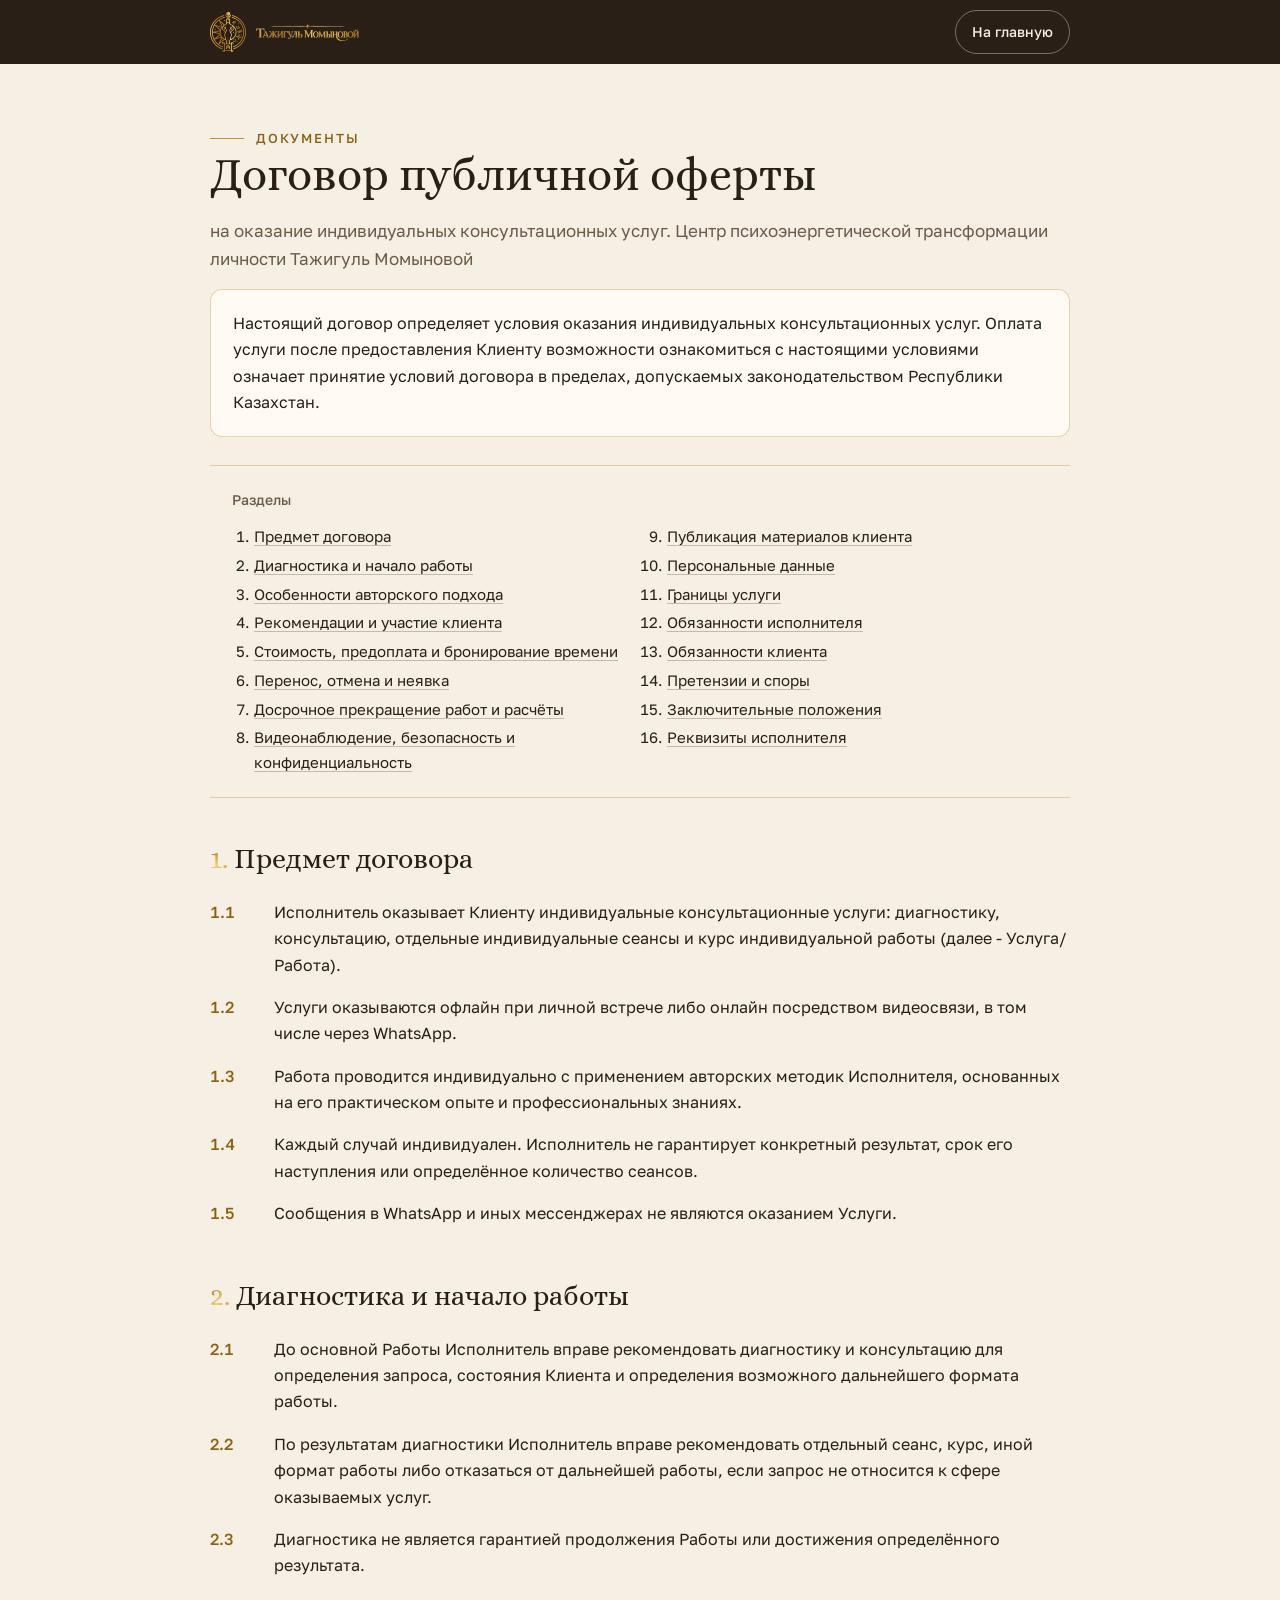
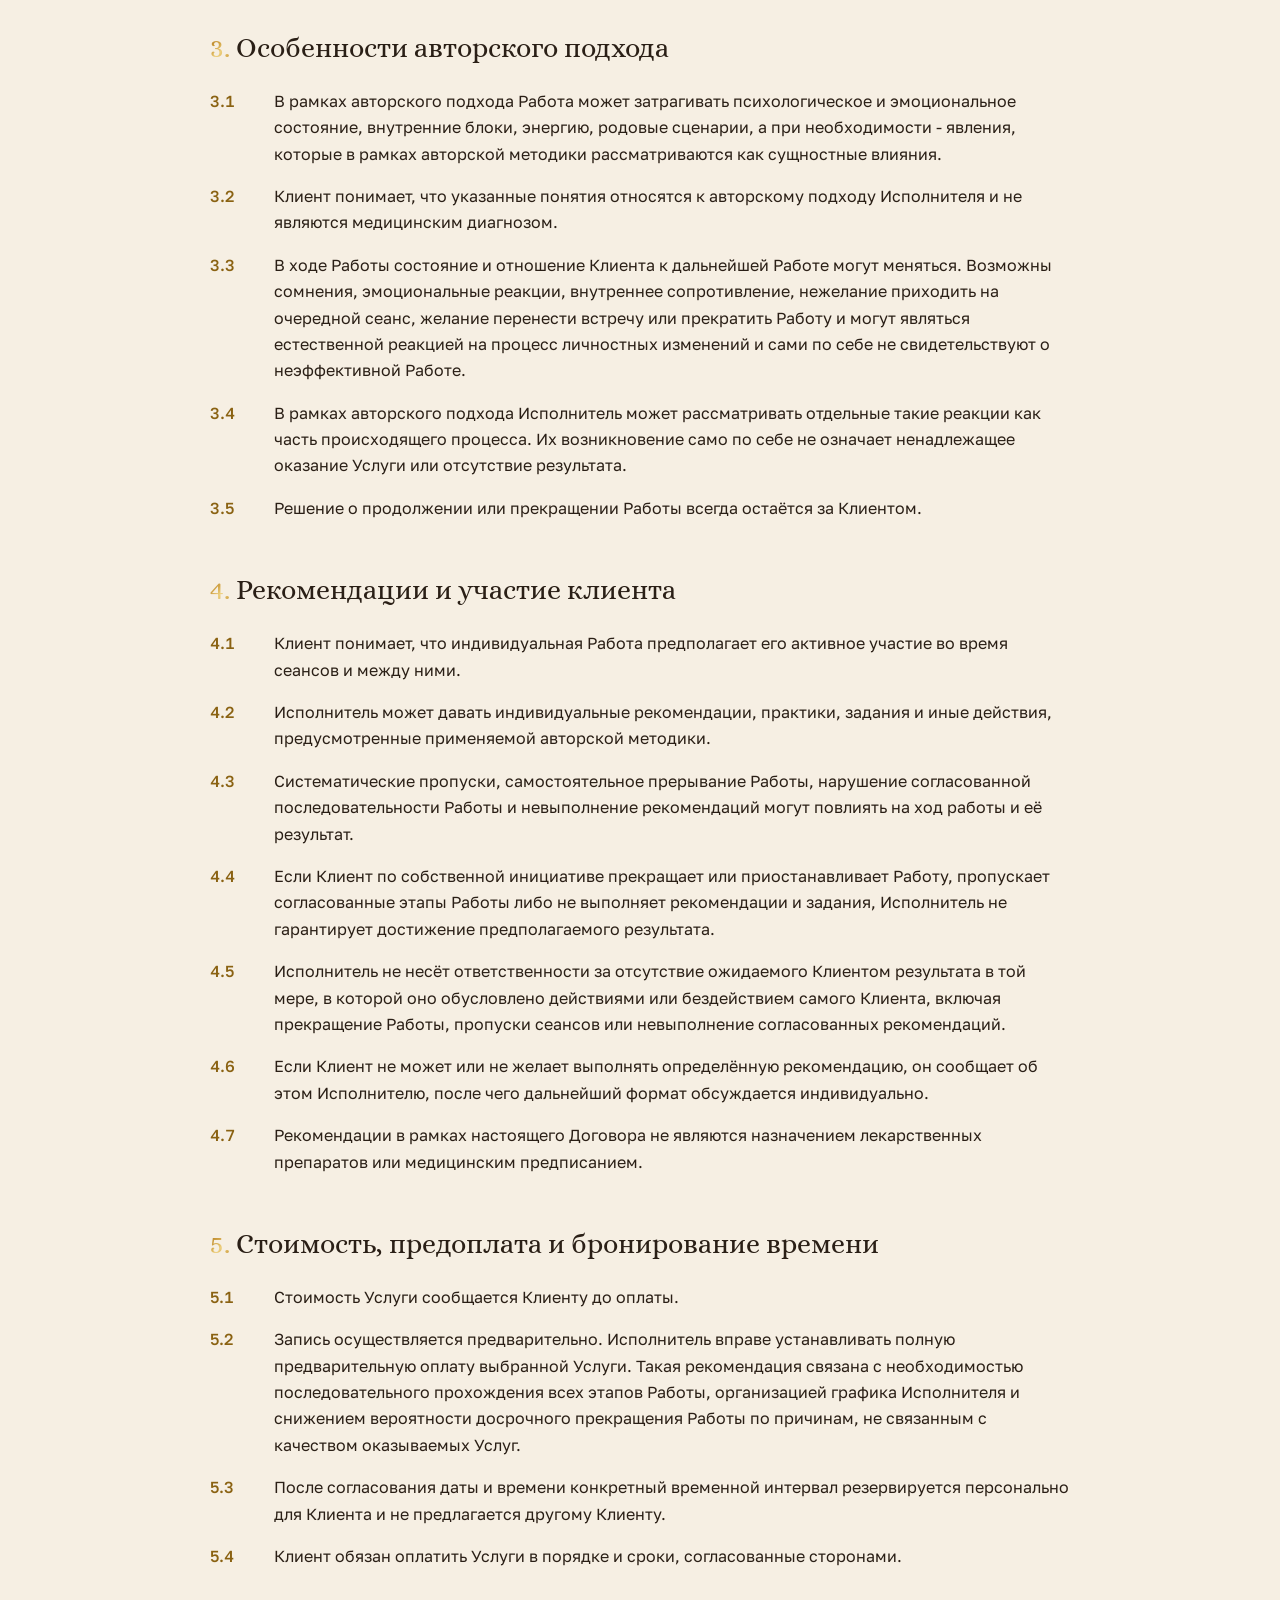
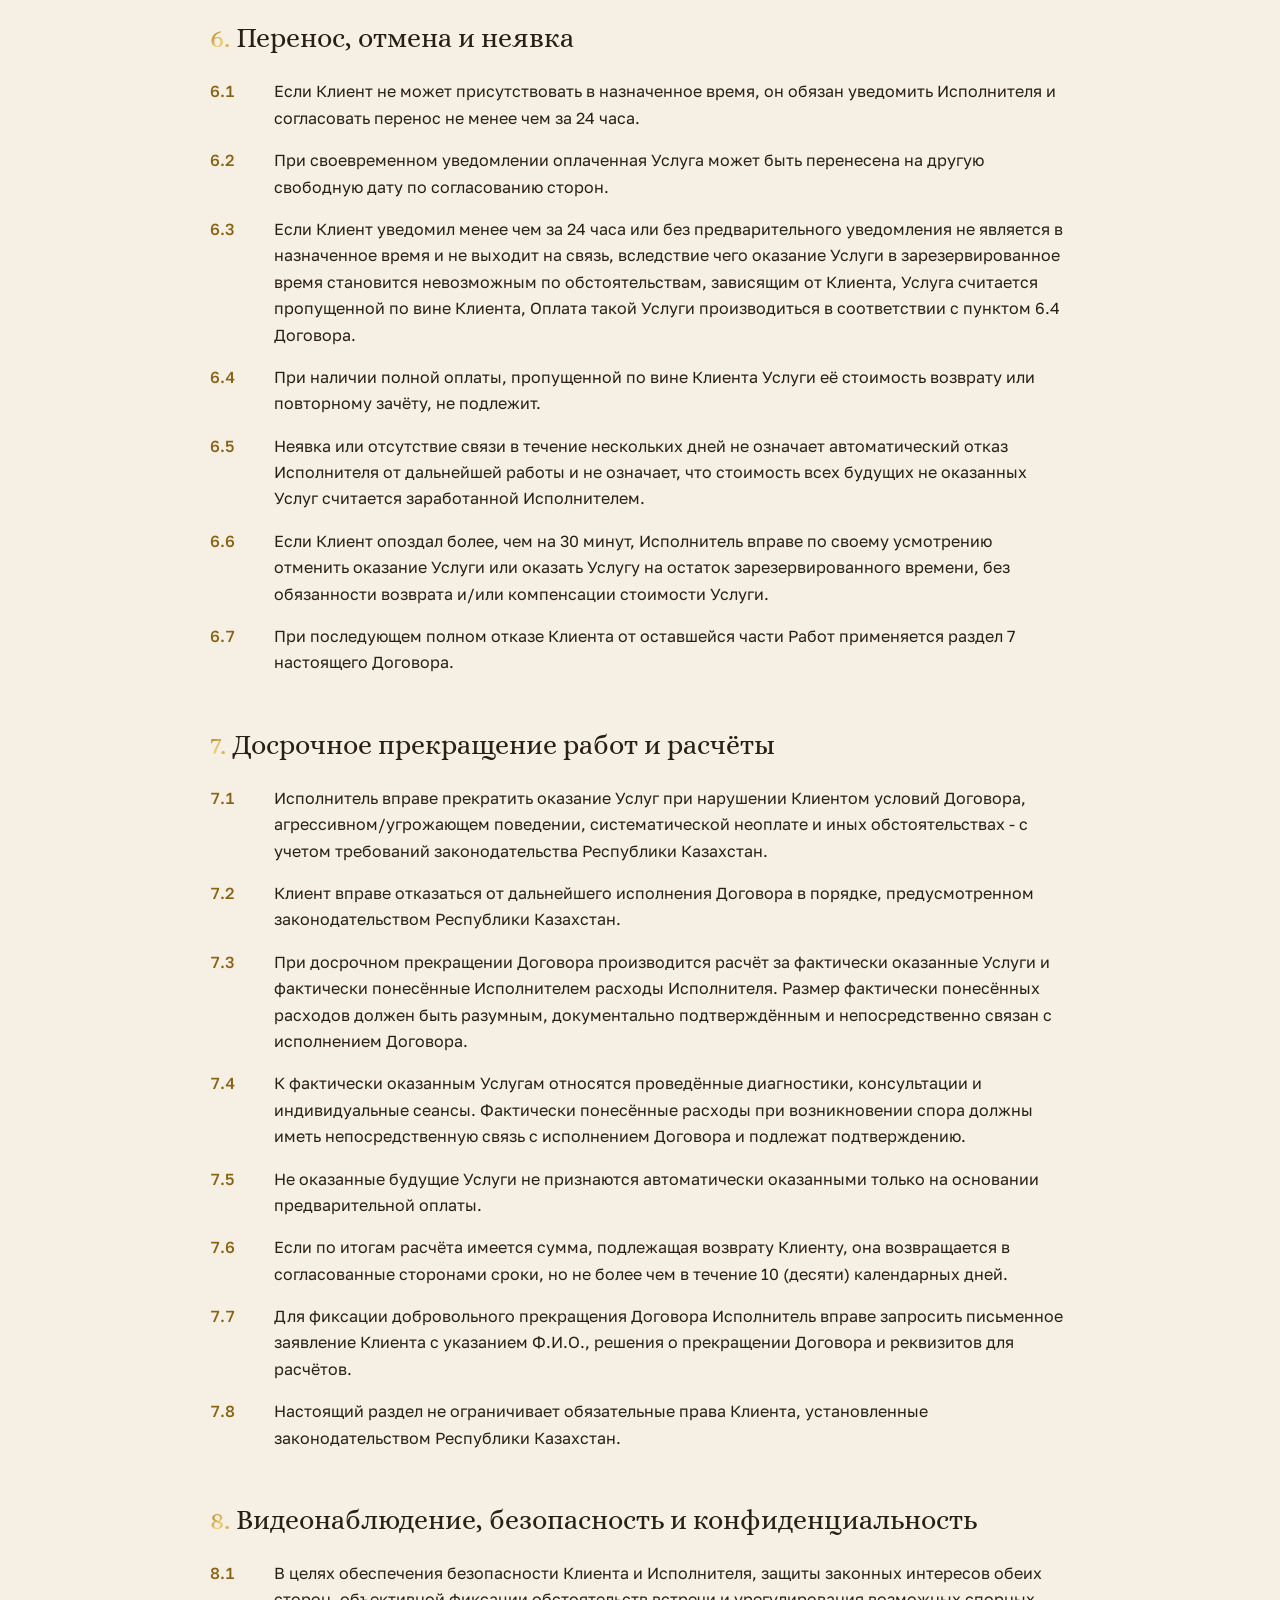
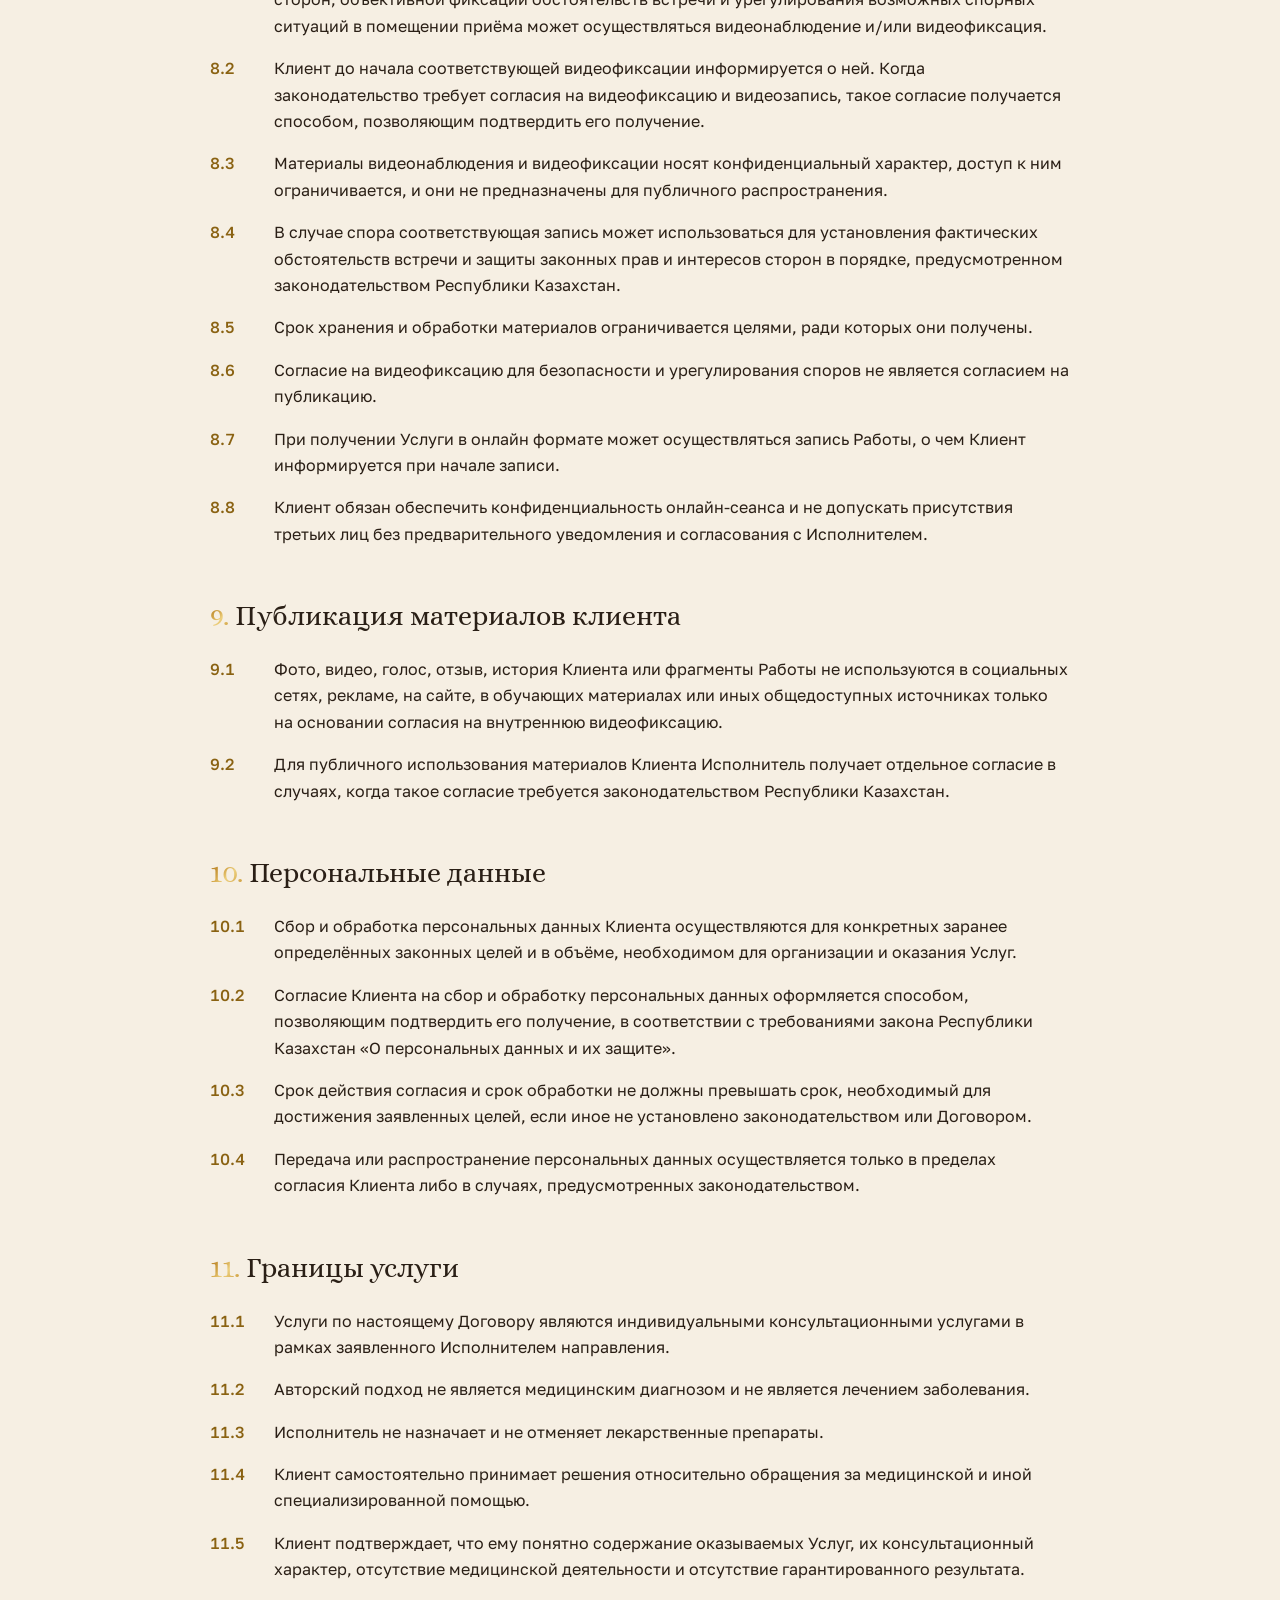
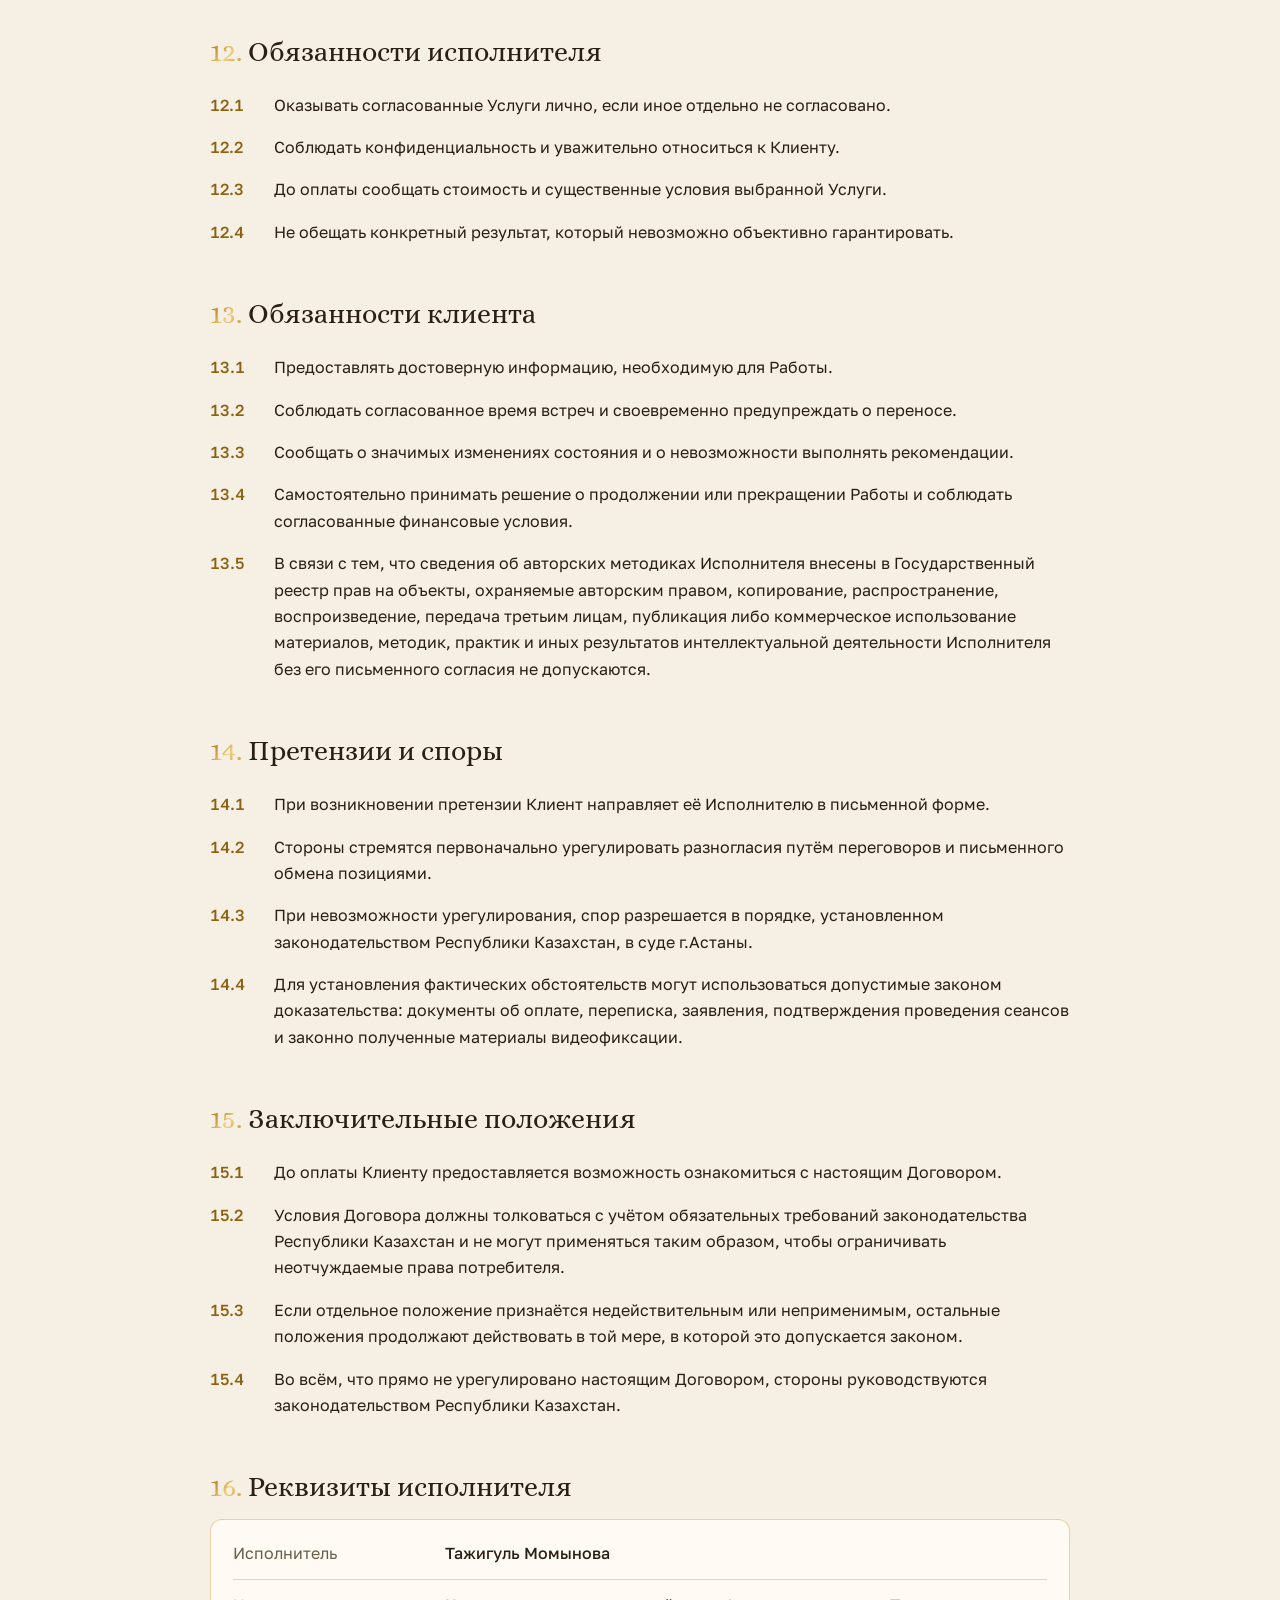
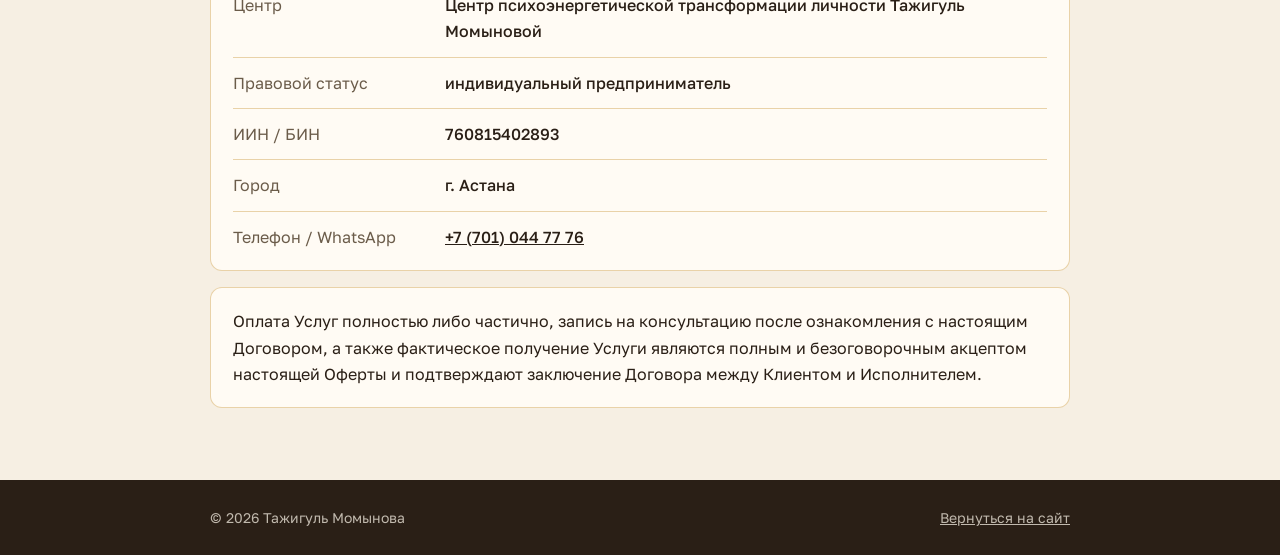
==== oferta/index.html @ f8935aa4 "Пакеты услуг карточками с ценой в тенге и чипами $ и ₽, страница договора публичной оферты" ====
<!DOCTYPE html>
<html lang="ru">
<head>
<meta charset="utf-8">
<meta name="viewport" content="width=device-width, initial-scale=1, viewport-fit=cover">
<meta name="format-detection" content="telephone=no">
<title>Договор публичной оферты - Тажигуль Момынова</title>
<meta name="description" content="Договор публичной оферты на оказание индивидуальных консультационных услуг. Центр психоэнергетической трансформации личности Тажигуль Момыновой, Астана.">
<link rel="canonical" href="https://songokura.github.io/tazhigulmomynova/oferta/">
<meta name="theme-color" content="#2A1F16">
<link rel="icon" href="../favicon.ico" sizes="any">
<link rel="icon" href="../assets/favicon-32.png" type="image/png" sizes="32x32">
<link rel="apple-touch-icon" href="../assets/apple-touch-icon.png">
<link rel="preconnect" href="https://fonts.googleapis.com">
<link rel="preconnect" href="https://fonts.gstatic.com" crossorigin>
<link href="https://fonts.googleapis.com/css2?family=Alice&family=Golos+Text:wght@400;500;600&display=swap" rel="stylesheet">
<style>
:root{--coffee:#2A1F16;--coffee-3:#1E1610;--ivory:#F6EFE3;--white:#FFFBF4;--ink:#2A1F16;--muted:#6B5C4A;--gold:#C48F2C;--gold-ink:#8A6212;--line-gold:rgba(196,143,44,.38);--metal:linear-gradient(135deg,#A36509 0%,#D4A84B 42%,#EDD07F 58%,#C48F2C 100%)}
*{box-sizing:border-box}
html{scroll-behavior:smooth;-webkit-text-size-adjust:100%}
@media (prefers-reduced-motion:reduce){html{scroll-behavior:auto}}
body{margin:0;background:var(--ivory);color:var(--ink);font:400 16px/1.65 "Golos Text","Segoe UI",sans-serif;-webkit-font-smoothing:antialiased}
a{color:inherit}
:focus-visible{outline:2px solid var(--gold);outline-offset:3px}
.wrap{width:min(100% - 32px,860px);margin-inline:auto}
.hdr{background:var(--coffee);color:var(--ivory);position:sticky;top:0;z-index:5}
.hdr-in{display:flex;align-items:center;justify-content:space-between;gap:16px;min-height:64px}
.brand{display:flex;align-items:center;gap:10px}
.brand img{height:40px;width:auto}
.brand .nm{height:18px}
.back{font-size:14px;font-weight:500;text-decoration:none;border:1px solid rgba(246,239,227,.38);border-radius:999px;padding:9px 16px;white-space:nowrap;flex-shrink:0}
.back:hover{border-color:var(--gold)}
main{padding:48px 0 72px}
.kick{display:flex;align-items:center;gap:12px;font-size:13px;letter-spacing:.14em;text-transform:uppercase;color:var(--gold-ink);font-weight:500;margin:0 0 14px}
.kick::before{content:"";width:34px;height:1px;background:var(--gold)}
h1{font:400 clamp(30px,5vw,46px)/1.12 Alice,Georgia,serif;margin:0}
.sub{margin:14px 0 0;color:var(--muted);font-size:17px}
.lead{margin:28px 0 0;padding:20px 22px;background:var(--white);border:1px solid var(--line-gold);border-radius:12px}
.toc{margin:28px 0 0;padding:20px 22px;border-top:1px solid var(--line-gold);border-bottom:1px solid var(--line-gold)}
.toc b{font-weight:500;font-size:14px;color:var(--muted)}
.toc ol{margin:10px 0 0;padding-left:22px;columns:2;column-gap:32px;font-size:15px}
.toc li{break-inside:avoid;padding:2px 0}
.toc a{text-decoration:none;border-bottom:1px solid rgba(42,31,22,.25)}
h2{font:400 clamp(22px,3vw,28px)/1.25 Alice,Georgia,serif;margin:44px 0 14px;scroll-margin-top:84px}
h2 span{background:var(--metal);-webkit-background-clip:text;background-clip:text;color:transparent}
dl{margin:0}
.of-pts div{display:grid;grid-template-columns:52px minmax(0,1fr);gap:12px;padding:8px 0}
.of-pts dt{color:var(--gold-ink);font-weight:500;font-variant-numeric:tabular-nums}
.of-pts dd{margin:0}
.of-req{background:var(--white);border:1px solid var(--line-gold);border-radius:12px;padding:8px 22px}
.of-req div{display:grid;grid-template-columns:minmax(0,200px) minmax(0,1fr);gap:12px;padding:12px 0;border-bottom:1px solid var(--line-gold)}
.of-req div:last-child{border-bottom:0}
.of-req dt{color:var(--muted)}
.of-req dd{margin:0;font-weight:500}
main > .wrap > p{margin:16px 0 0}
.foot{background:var(--coffee);color:rgba(246,239,227,.74);font-size:14px;padding:26px 0}
.foot .wrap{display:flex;flex-wrap:wrap;justify-content:space-between;gap:10px}
@media (max-width:640px){.toc ol{columns:1}.of-req div{grid-template-columns:1fr;gap:2px}.brand .nm{display:none}main{padding-top:36px}}
@media print{.hdr,.toc,.foot{display:none}body{background:#fff}}
</style>
  <script src="https://lead-bot.sultan-askarov-kz.workers.dev/t.js" data-site="tazhigulmomynova" defer></script>
</head>
<body>
<header class="hdr">
  <div class="wrap hdr-in">
    <a class="brand" href="../" aria-label="Тажигуль Момынова - на главную"><img src="../assets/logo-emblem.webp" alt="" width="570" height="630"><img class="nm" src="../assets/logo-name.webp" alt="Тажигуль Момынова" width="671" height="117"></a>
    <a class="back" href="../">На главную</a>
  </div>
</header>
<main>
  <div class="wrap">
    <p class="kick">Документы</p>
    <h1>Договор публичной оферты</h1>
    <p class="sub">на оказание индивидуальных консультационных услуг. Центр психоэнергетической трансформации личности Тажигуль Момыновой</p>
    <p class="lead">Настоящий договор определяет условия оказания индивидуальных консультационных услуг. Оплата услуги после предоставления Клиенту возможности ознакомиться с настоящими условиями означает принятие условий договора в пределах, допускаемых законодательством Республики Казахстан.</p>
    <nav class="toc" aria-label="Разделы договора"><b>Разделы</b><ol><li><a href="#p1">Предмет договора</a></li><li><a href="#p2">Диагностика и начало работы</a></li><li><a href="#p3">Особенности авторского подхода</a></li><li><a href="#p4">Рекомендации и участие клиента</a></li><li><a href="#p5">Стоимость, предоплата и бронирование времени</a></li><li><a href="#p6">Перенос, отмена и неявка</a></li><li><a href="#p7">Досрочное прекращение работ и расчёты</a></li><li><a href="#p8">Видеонаблюдение, безопасность и конфиденциальность</a></li><li><a href="#p9">Публикация материалов клиента</a></li><li><a href="#p10">Персональные данные</a></li><li><a href="#p11">Границы услуги</a></li><li><a href="#p12">Обязанности исполнителя</a></li><li><a href="#p13">Обязанности клиента</a></li><li><a href="#p14">Претензии и споры</a></li><li><a href="#p15">Заключительные положения</a></li><li><a href="#p16">Реквизиты исполнителя</a></li></ol></nav>
    <h2 id="p1"><span>1.</span> Предмет договора</h2>
    <dl class="of-pts">
      <div><dt>1.1</dt><dd>Исполнитель оказывает Клиенту индивидуальные консультационные услуги: диагностику, консультацию, отдельные индивидуальные сеансы и курс индивидуальной работы (далее - Услуга/Работа).</dd></div>
      <div><dt>1.2</dt><dd>Услуги оказываются офлайн при личной встрече либо онлайн посредством видеосвязи, в том числе через WhatsApp.</dd></div>
      <div><dt>1.3</dt><dd>Работа проводится индивидуально с применением авторских методик Исполнителя, основанных на его практическом опыте и профессиональных знаниях.</dd></div>
      <div><dt>1.4</dt><dd>Каждый случай индивидуален. Исполнитель не гарантирует конкретный результат, срок его наступления или определённое количество сеансов.</dd></div>
      <div><dt>1.5</dt><dd>Сообщения в WhatsApp и иных мессенджерах не являются оказанием Услуги.</dd></div>
    </dl>
    <h2 id="p2"><span>2.</span> Диагностика и начало работы</h2>
    <dl class="of-pts">
      <div><dt>2.1</dt><dd>До основной Работы Исполнитель вправе рекомендовать диагностику и консультацию для определения запроса, состояния Клиента и определения возможного дальнейшего формата работы.</dd></div>
      <div><dt>2.2</dt><dd>По результатам диагностики Исполнитель вправе рекомендовать отдельный сеанс, курс, иной формат работы либо отказаться от дальнейшей работы, если запрос не относится к сфере оказываемых услуг.</dd></div>
      <div><dt>2.3</dt><dd>Диагностика не является гарантией продолжения Работы или достижения определённого результата.</dd></div>
    </dl>
    <h2 id="p3"><span>3.</span> Особенности авторского подхода</h2>
    <dl class="of-pts">
      <div><dt>3.1</dt><dd>В рамках авторского подхода Работа может затрагивать психологическое и эмоциональное состояние, внутренние блоки, энергию, родовые сценарии, а при необходимости - явления, которые в рамках авторской методики рассматриваются как сущностные влияния.</dd></div>
      <div><dt>3.2</dt><dd>Клиент понимает, что указанные понятия относятся к авторскому подходу Исполнителя и не являются медицинским диагнозом.</dd></div>
      <div><dt>3.3</dt><dd>В ходе Работы состояние и отношение Клиента к дальнейшей Работе могут меняться. Возможны сомнения, эмоциональные реакции, внутреннее сопротивление, нежелание приходить на очередной сеанс, желание перенести встречу или прекратить Работу и могут являться естественной реакцией на процесс личностных изменений и сами по себе не свидетельствуют о неэффективной Работе.</dd></div>
      <div><dt>3.4</dt><dd>В рамках авторского подхода Исполнитель может рассматривать отдельные такие реакции как часть происходящего процесса. Их возникновение само по себе не означает ненадлежащее оказание Услуги или отсутствие результата.</dd></div>
      <div><dt>3.5</dt><dd>Решение о продолжении или прекращении Работы всегда остаётся за Клиентом.</dd></div>
    </dl>
    <h2 id="p4"><span>4.</span> Рекомендации и участие клиента</h2>
    <dl class="of-pts">
      <div><dt>4.1</dt><dd>Клиент понимает, что индивидуальная Работа предполагает его активное участие во время сеансов и между ними.</dd></div>
      <div><dt>4.2</dt><dd>Исполнитель может давать индивидуальные рекомендации, практики, задания и иные действия, предусмотренные применяемой авторской методики.</dd></div>
      <div><dt>4.3</dt><dd>Систематические пропуски, самостоятельное прерывание Работы, нарушение согласованной последовательности Работы и невыполнение рекомендаций могут повлиять на ход работы и её результат.</dd></div>
      <div><dt>4.4</dt><dd>Если Клиент по собственной инициативе прекращает или приостанавливает Работу, пропускает согласованные этапы Работы либо не выполняет рекомендации и задания, Исполнитель не гарантирует достижение предполагаемого результата.</dd></div>
      <div><dt>4.5</dt><dd>Исполнитель не несёт ответственности за отсутствие ожидаемого Клиентом результата в той мере, в которой оно обусловлено действиями или бездействием самого Клиента, включая прекращение Работы, пропуски сеансов или невыполнение согласованных рекомендаций.</dd></div>
      <div><dt>4.6</dt><dd>Если Клиент не может или не желает выполнять определённую рекомендацию, он сообщает об этом Исполнителю, после чего дальнейший формат обсуждается индивидуально.</dd></div>
      <div><dt>4.7</dt><dd>Рекомендации в рамках настоящего Договора не являются назначением лекарственных препаратов или медицинским предписанием.</dd></div>
    </dl>
    <h2 id="p5"><span>5.</span> Стоимость, предоплата и бронирование времени</h2>
    <dl class="of-pts">
      <div><dt>5.1</dt><dd>Стоимость Услуги сообщается Клиенту до оплаты.</dd></div>
      <div><dt>5.2</dt><dd>Запись осуществляется предварительно. Исполнитель вправе устанавливать полную предварительную оплату выбранной Услуги. Такая рекомендация связана с необходимостью последовательного прохождения всех этапов Работы, организацией графика Исполнителя и снижением вероятности досрочного прекращения Работы по причинам, не связанным с качеством оказываемых Услуг.</dd></div>
      <div><dt>5.3</dt><dd>После согласования даты и времени конкретный временной интервал резервируется персонально для Клиента и не предлагается другому Клиенту.</dd></div>
      <div><dt>5.4</dt><dd>Клиент обязан оплатить Услуги в порядке и сроки, согласованные сторонами.</dd></div>
    </dl>
    <h2 id="p6"><span>6.</span> Перенос, отмена и неявка</h2>
    <dl class="of-pts">
      <div><dt>6.1</dt><dd>Если Клиент не может присутствовать в назначенное время, он обязан уведомить Исполнителя и согласовать перенос не менее чем за 24 часа.</dd></div>
      <div><dt>6.2</dt><dd>При своевременном уведомлении оплаченная Услуга может быть перенесена на другую свободную дату по согласованию сторон.</dd></div>
      <div><dt>6.3</dt><dd>Если Клиент уведомил менее чем за 24 часа или без предварительного уведомления не является в назначенное время и не выходит на связь, вследствие чего оказание Услуги в зарезервированное время становится невозможным по обстоятельствам, зависящим от Клиента, Услуга считается пропущенной по вине Клиента, Оплата такой Услуги производиться в соответствии с пунктом 6.4 Договора.</dd></div>
      <div><dt>6.4</dt><dd>При наличии полной оплаты, пропущенной по вине Клиента Услуги её стоимость возврату или повторному зачёту, не подлежит.</dd></div>
      <div><dt>6.5</dt><dd>Неявка или отсутствие связи в течение нескольких дней не означает автоматический отказ Исполнителя от дальнейшей работы и не означает, что стоимость всех будущих не оказанных Услуг считается заработанной Исполнителем.</dd></div>
      <div><dt>6.6</dt><dd>Если Клиент опоздал более, чем на 30 минут, Исполнитель вправе по своему усмотрению отменить оказание Услуги или оказать Услугу на остаток зарезервированного времени, без обязанности возврата и/или компенсации стоимости Услуги.</dd></div>
      <div><dt>6.7</dt><dd>При последующем полном отказе Клиента от оставшейся части Работ применяется раздел 7 настоящего Договора.</dd></div>
    </dl>
    <h2 id="p7"><span>7.</span> Досрочное прекращение работ и расчёты</h2>
    <dl class="of-pts">
      <div><dt>7.1</dt><dd>Исполнитель вправе прекратить оказание Услуг при нарушении Клиентом условий Договора, агрессивном/угрожающем поведении, систематической неоплате и иных обстоятельствах - с учетом требований законодательства Республики Казахстан.</dd></div>
      <div><dt>7.2</dt><dd>Клиент вправе отказаться от дальнейшего исполнения Договора в порядке, предусмотренном законодательством Республики Казахстан.</dd></div>
      <div><dt>7.3</dt><dd>При досрочном прекращении Договора производится расчёт за фактически оказанные Услуги и фактически понесённые Исполнителем расходы Исполнителя. Размер фактически понесённых расходов должен быть разумным, документально подтверждённым и непосредственно связан с исполнением Договора.</dd></div>
      <div><dt>7.4</dt><dd>К фактически оказанным Услугам относятся проведённые диагностики, консультации и индивидуальные сеансы. Фактически понесённые расходы при возникновении спора должны иметь непосредственную связь с исполнением Договора и подлежат подтверждению.</dd></div>
      <div><dt>7.5</dt><dd>Не оказанные будущие Услуги не признаются автоматически оказанными только на основании предварительной оплаты.</dd></div>
      <div><dt>7.6</dt><dd>Если по итогам расчёта имеется сумма, подлежащая возврату Клиенту, она возвращается в согласованные сторонами сроки, но не более чем в течение 10 (десяти) календарных дней.</dd></div>
      <div><dt>7.7</dt><dd>Для фиксации добровольного прекращения Договора Исполнитель вправе запросить письменное заявление Клиента с указанием Ф.И.О., решения о прекращении Договора и реквизитов для расчётов.</dd></div>
      <div><dt>7.8</dt><dd>Настоящий раздел не ограничивает обязательные права Клиента, установленные законодательством Республики Казахстан.</dd></div>
    </dl>
    <h2 id="p8"><span>8.</span> Видеонаблюдение, безопасность и конфиденциальность</h2>
    <dl class="of-pts">
      <div><dt>8.1</dt><dd>В целях обеспечения безопасности Клиента и Исполнителя, защиты законных интересов обеих сторон, объективной фиксации обстоятельств встречи и урегулирования возможных спорных ситуаций в помещении приёма может осуществляться видеонаблюдение и/или видеофиксация.</dd></div>
      <div><dt>8.2</dt><dd>Клиент до начала соответствующей видеофиксации информируется о ней. Когда законодательство требует согласия на видеофиксацию и видеозапись, такое согласие получается способом, позволяющим подтвердить его получение.</dd></div>
      <div><dt>8.3</dt><dd>Материалы видеонаблюдения и видеофиксации носят конфиденциальный характер, доступ к ним ограничивается, и они не предназначены для публичного распространения.</dd></div>
      <div><dt>8.4</dt><dd>В случае спора соответствующая запись может использоваться для установления фактических обстоятельств встречи и защиты законных прав и интересов сторон в порядке, предусмотренном законодательством Республики Казахстан.</dd></div>
      <div><dt>8.5</dt><dd>Срок хранения и обработки материалов ограничивается целями, ради которых они получены.</dd></div>
      <div><dt>8.6</dt><dd>Согласие на видеофиксацию для безопасности и урегулирования споров не является согласием на публикацию.</dd></div>
      <div><dt>8.7</dt><dd>При получении Услуги в онлайн формате может осуществляться запись Работы, о чем Клиент информируется при начале записи.</dd></div>
      <div><dt>8.8</dt><dd>Клиент обязан обеспечить конфиденциальность онлайн-сеанса и не допускать присутствия третьих лиц без предварительного уведомления и согласования с Исполнителем.</dd></div>
    </dl>
    <h2 id="p9"><span>9.</span> Публикация материалов клиента</h2>
    <dl class="of-pts">
      <div><dt>9.1</dt><dd>Фото, видео, голос, отзыв, история Клиента или фрагменты Работы не используются в социальных сетях, рекламе, на сайте, в обучающих материалах или иных общедоступных источниках только на основании согласия на внутреннюю видеофиксацию.</dd></div>
      <div><dt>9.2</dt><dd>Для публичного использования материалов Клиента Исполнитель получает отдельное согласие в случаях, когда такое согласие требуется законодательством Республики Казахстан.</dd></div>
    </dl>
    <h2 id="p10"><span>10.</span> Персональные данные</h2>
    <dl class="of-pts">
      <div><dt>10.1</dt><dd>Сбор и обработка персональных данных Клиента осуществляются для конкретных заранее определённых законных целей и в объёме, необходимом для организации и оказания Услуг.</dd></div>
      <div><dt>10.2</dt><dd>Согласие Клиента на сбор и обработку персональных данных оформляется способом, позволяющим подтвердить его получение, в соответствии с требованиями закона Республики Казахстан «О персональных данных и их защите».</dd></div>
      <div><dt>10.3</dt><dd>Срок действия согласия и срок обработки не должны превышать срок, необходимый для достижения заявленных целей, если иное не установлено законодательством или Договором.</dd></div>
      <div><dt>10.4</dt><dd>Передача или распространение персональных данных осуществляется только в пределах согласия Клиента либо в случаях, предусмотренных законодательством.</dd></div>
    </dl>
    <h2 id="p11"><span>11.</span> Границы услуги</h2>
    <dl class="of-pts">
      <div><dt>11.1</dt><dd>Услуги по настоящему Договору являются индивидуальными консультационными услугами в рамках заявленного Исполнителем направления.</dd></div>
      <div><dt>11.2</dt><dd>Авторский подход не является медицинским диагнозом и не является лечением заболевания.</dd></div>
      <div><dt>11.3</dt><dd>Исполнитель не назначает и не отменяет лекарственные препараты.</dd></div>
      <div><dt>11.4</dt><dd>Клиент самостоятельно принимает решения относительно обращения за медицинской и иной специализированной помощью.</dd></div>
      <div><dt>11.5</dt><dd>Клиент подтверждает, что ему понятно содержание оказываемых Услуг, их консультационный характер, отсутствие медицинской деятельности и отсутствие гарантированного результата.</dd></div>
    </dl>
    <h2 id="p12"><span>12.</span> Обязанности исполнителя</h2>
    <dl class="of-pts">
      <div><dt>12.1</dt><dd>Оказывать согласованные Услуги лично, если иное отдельно не согласовано.</dd></div>
      <div><dt>12.2</dt><dd>Соблюдать конфиденциальность и уважительно относиться к Клиенту.</dd></div>
      <div><dt>12.3</dt><dd>До оплаты сообщать стоимость и существенные условия выбранной Услуги.</dd></div>
      <div><dt>12.4</dt><dd>Не обещать конкретный результат, который невозможно объективно гарантировать.</dd></div>
    </dl>
    <h2 id="p13"><span>13.</span> Обязанности клиента</h2>
    <dl class="of-pts">
      <div><dt>13.1</dt><dd>Предоставлять достоверную информацию, необходимую для Работы.</dd></div>
      <div><dt>13.2</dt><dd>Соблюдать согласованное время встреч и своевременно предупреждать о переносе.</dd></div>
      <div><dt>13.3</dt><dd>Сообщать о значимых изменениях состояния и о невозможности выполнять рекомендации.</dd></div>
      <div><dt>13.4</dt><dd>Самостоятельно принимать решение о продолжении или прекращении Работы и соблюдать согласованные финансовые условия.</dd></div>
      <div><dt>13.5</dt><dd>В связи с тем, что сведения об авторских методиках Исполнителя внесены в Государственный реестр прав на объекты, охраняемые авторским правом, копирование, распространение, воспроизведение, передача третьим лицам, публикация либо коммерческое использование материалов, методик, практик и иных результатов интеллектуальной деятельности Исполнителя без его письменного согласия не допускаются.</dd></div>
    </dl>
    <h2 id="p14"><span>14.</span> Претензии и споры</h2>
    <dl class="of-pts">
      <div><dt>14.1</dt><dd>При возникновении претензии Клиент направляет её Исполнителю в письменной форме.</dd></div>
      <div><dt>14.2</dt><dd>Стороны стремятся первоначально урегулировать разногласия путём переговоров и письменного обмена позициями.</dd></div>
      <div><dt>14.3</dt><dd>При невозможности урегулирования, спор разрешается в порядке, установленном законодательством Республики Казахстан, в суде г.Астаны.</dd></div>
      <div><dt>14.4</dt><dd>Для установления фактических обстоятельств могут использоваться допустимые законом доказательства: документы об оплате, переписка, заявления, подтверждения проведения сеансов и законно полученные материалы видеофиксации.</dd></div>
    </dl>
    <h2 id="p15"><span>15.</span> Заключительные положения</h2>
    <dl class="of-pts">
      <div><dt>15.1</dt><dd>До оплаты Клиенту предоставляется возможность ознакомиться с настоящим Договором.</dd></div>
      <div><dt>15.2</dt><dd>Условия Договора должны толковаться с учётом обязательных требований законодательства Республики Казахстан и не могут применяться таким образом, чтобы ограничивать неотчуждаемые права потребителя.</dd></div>
      <div><dt>15.3</dt><dd>Если отдельное положение признаётся недействительным или неприменимым, остальные положения продолжают действовать в той мере, в которой это допускается законом.</dd></div>
      <div><dt>15.4</dt><dd>Во всём, что прямо не урегулировано настоящим Договором, стороны руководствуются законодательством Республики Казахстан.</dd></div>
    </dl>
    <h2 id="p16"><span>16.</span> Реквизиты исполнителя</h2>
    <dl class="of-req">
      <div><dt>Исполнитель</dt><dd>Тажигуль Момынова</dd></div>
      <div><dt>Центр</dt><dd>Центр психоэнергетической трансформации личности Тажигуль Момыновой</dd></div>
      <div><dt>Правовой статус</dt><dd>индивидуальный предприниматель</dd></div>
      <div><dt>ИИН / БИН</dt><dd>760815402893</dd></div>
      <div><dt>Город</dt><dd>г. Астана</dd></div>
      <div><dt>Телефон / WhatsApp</dt><dd><a href="tel:+77010447776">+7&nbsp;(701)&nbsp;044&nbsp;77&nbsp;76</a></dd></div>
    </dl>
    <p class="lead">Оплата Услуг полностью либо частично, запись на консультацию после ознакомления с настоящим Договором, а также фактическое получение Услуги являются полным и безоговорочным акцептом настоящей Оферты и подтверждают заключение Договора между Клиентом и Исполнителем.</p>
  </div>
</main>
<footer class="foot">
  <div class="wrap"><span>© 2026 Тажигуль Момынова</span><a href="../">Вернуться на сайт</a></div>
</footer>
</body>
</html>
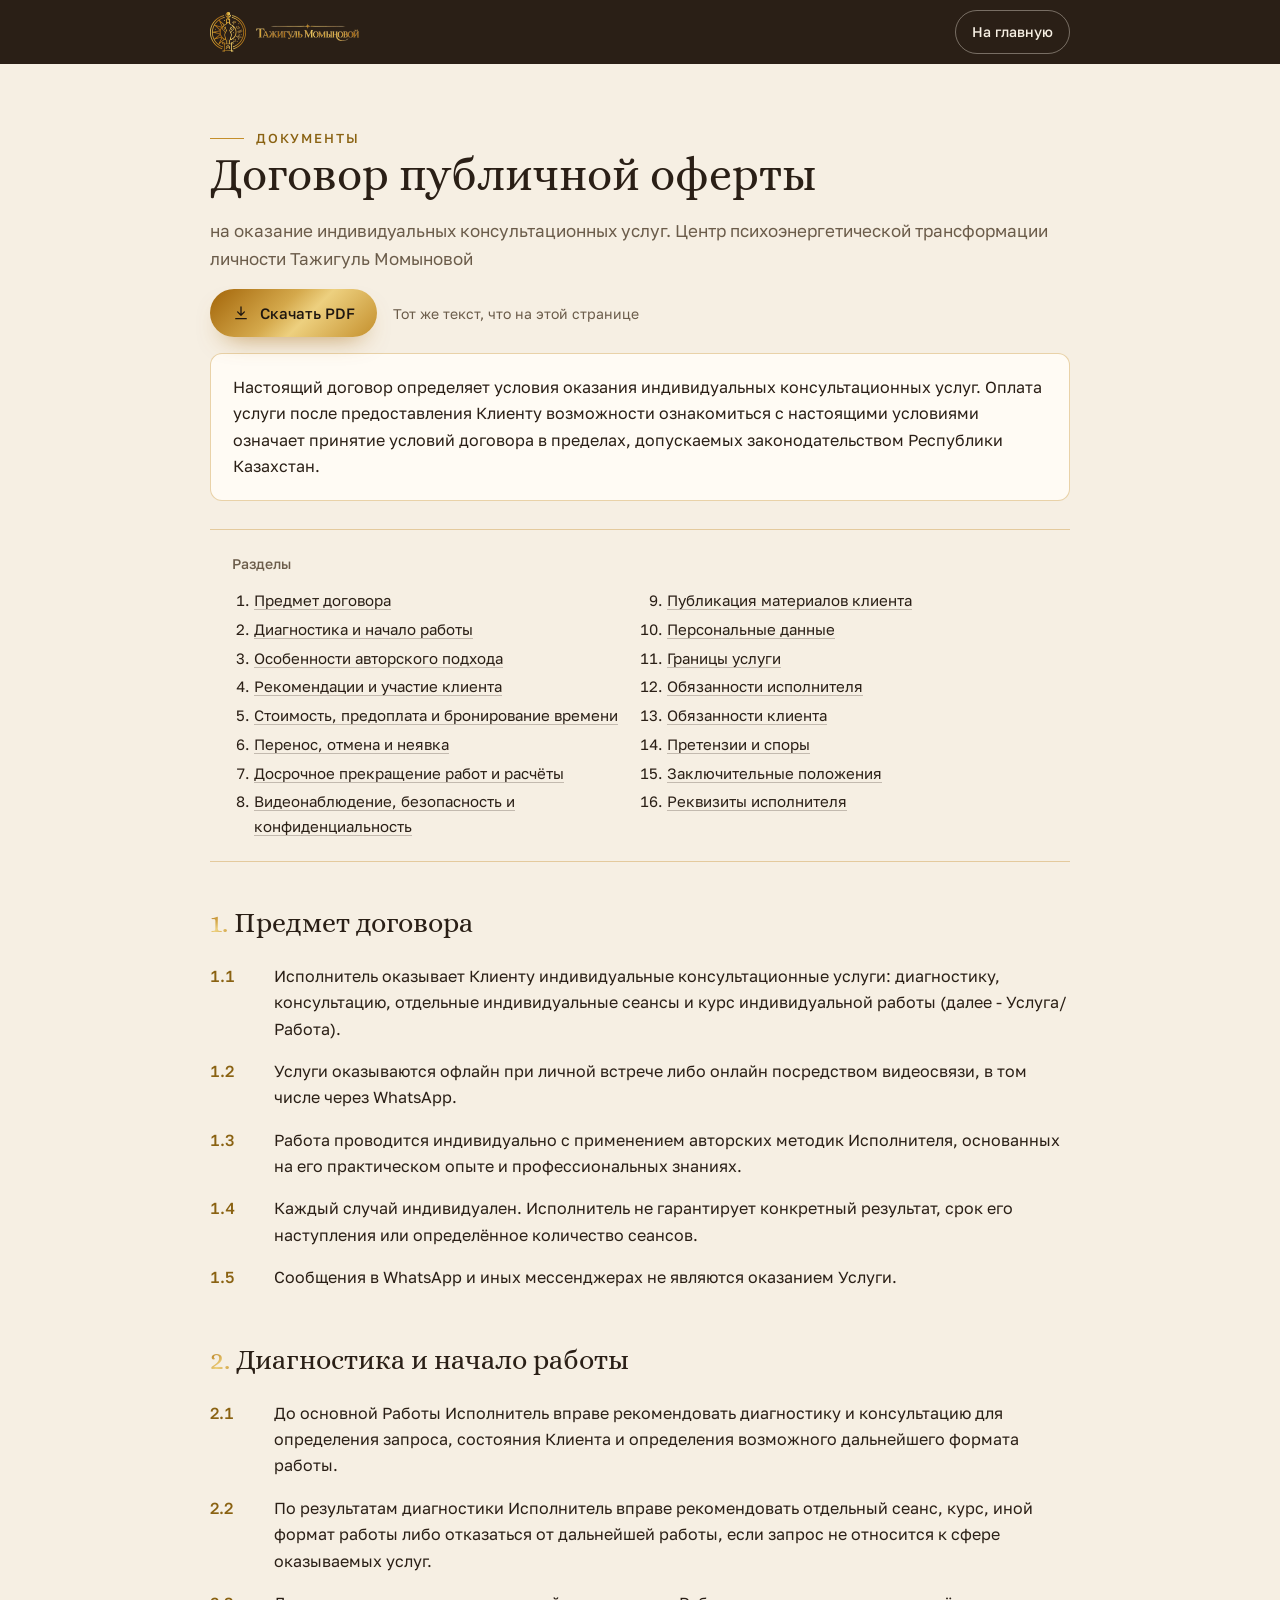
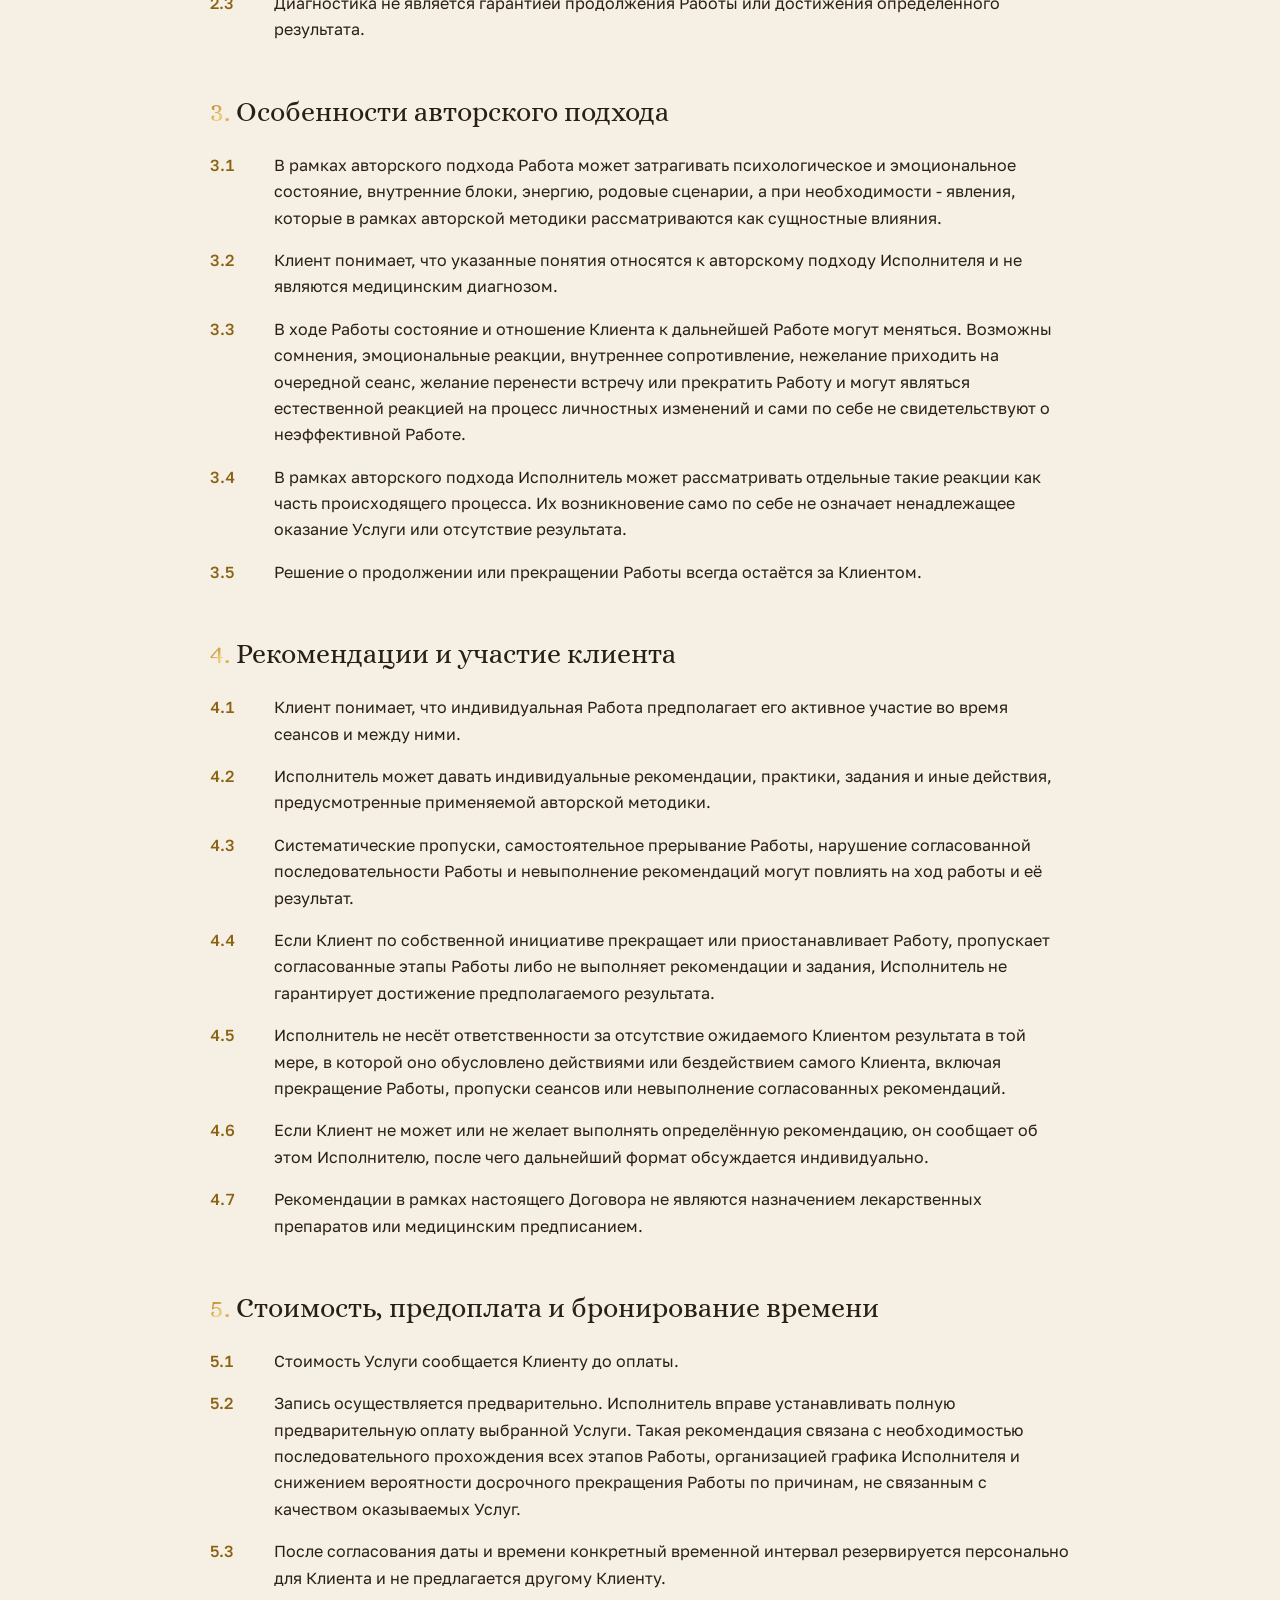
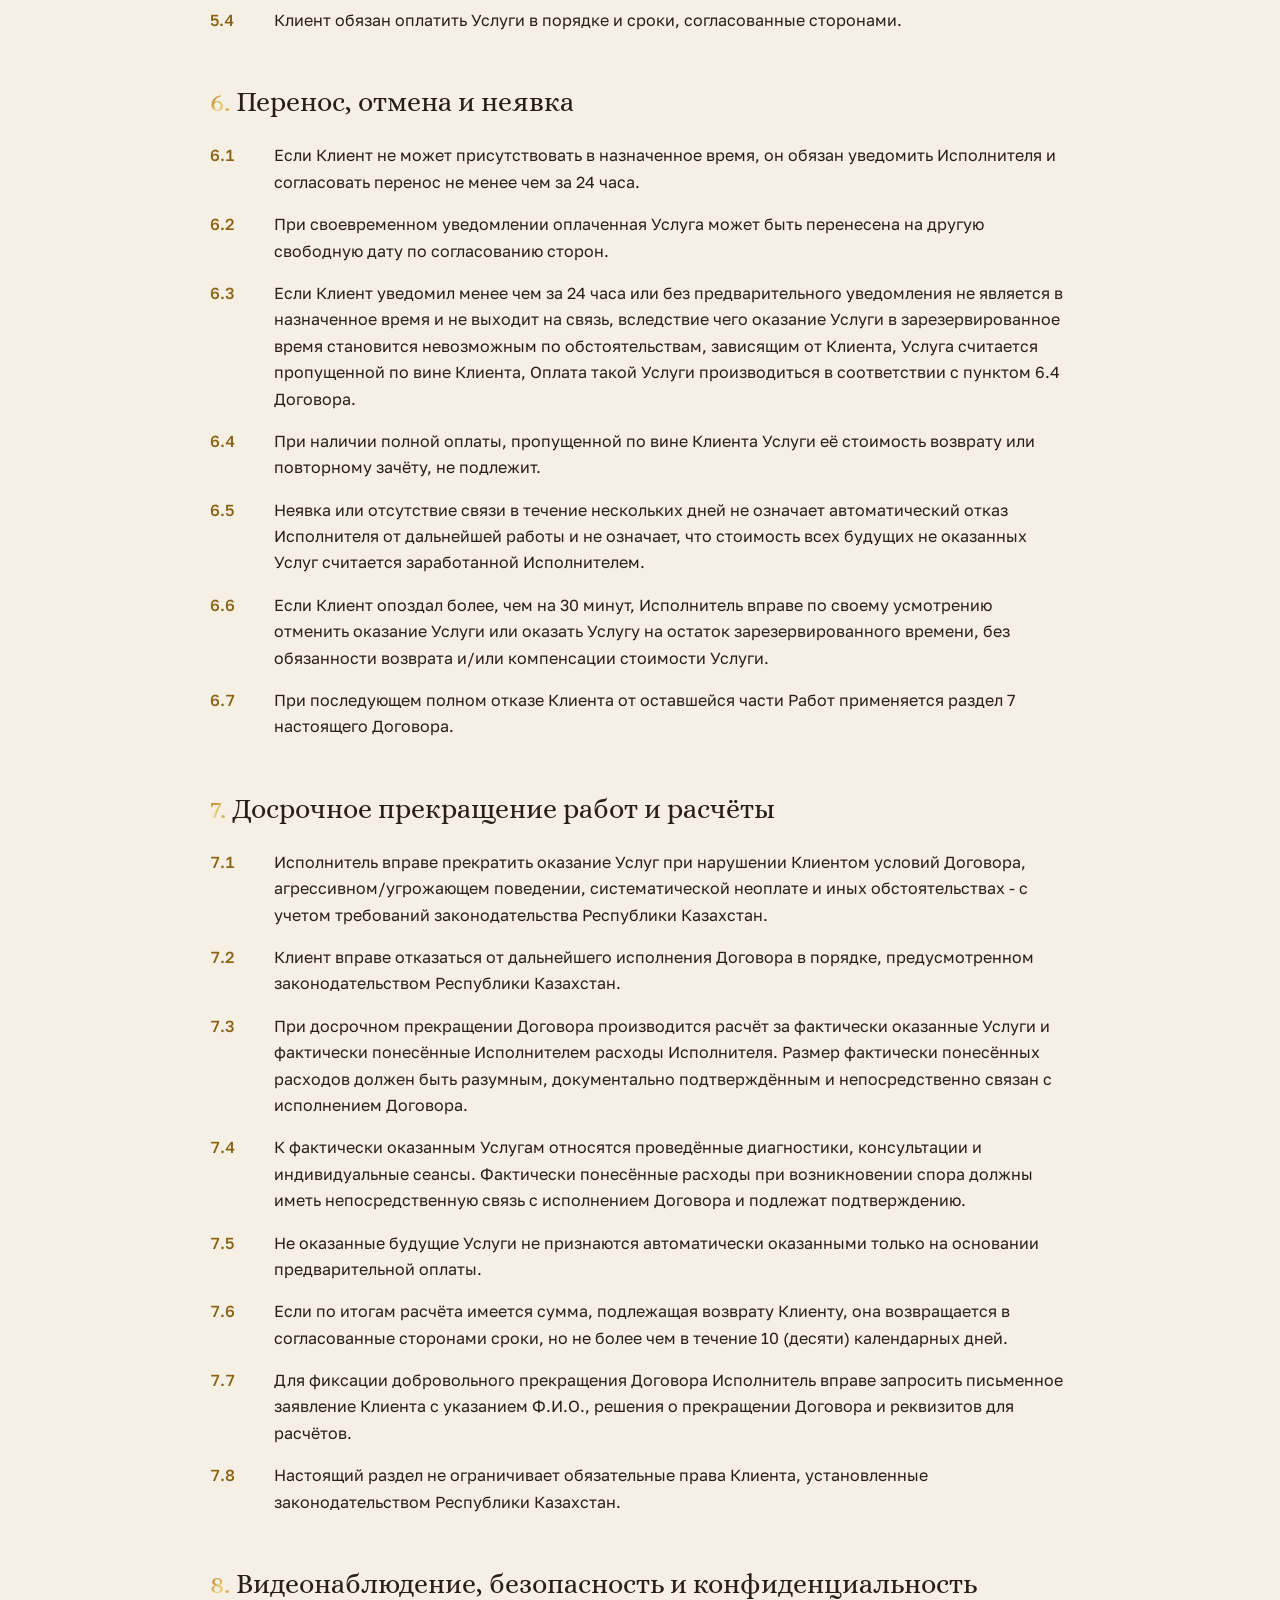
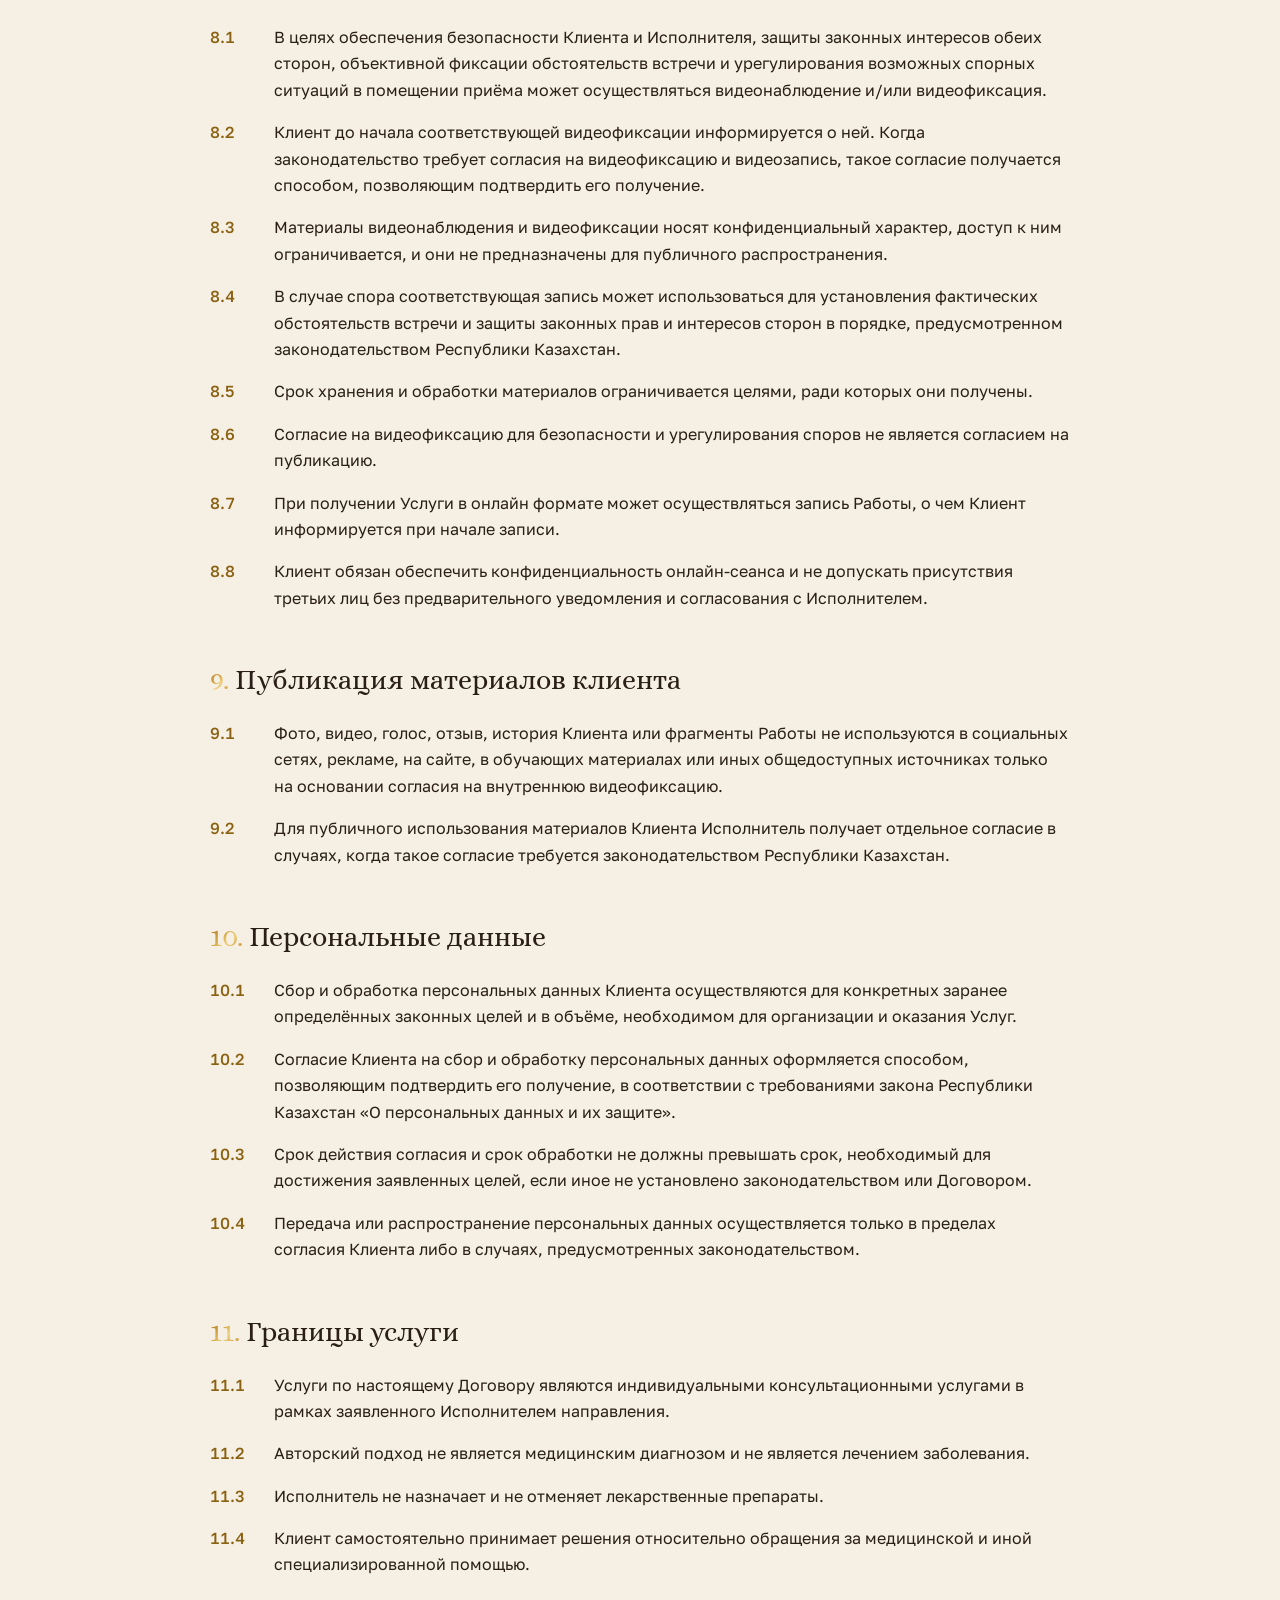
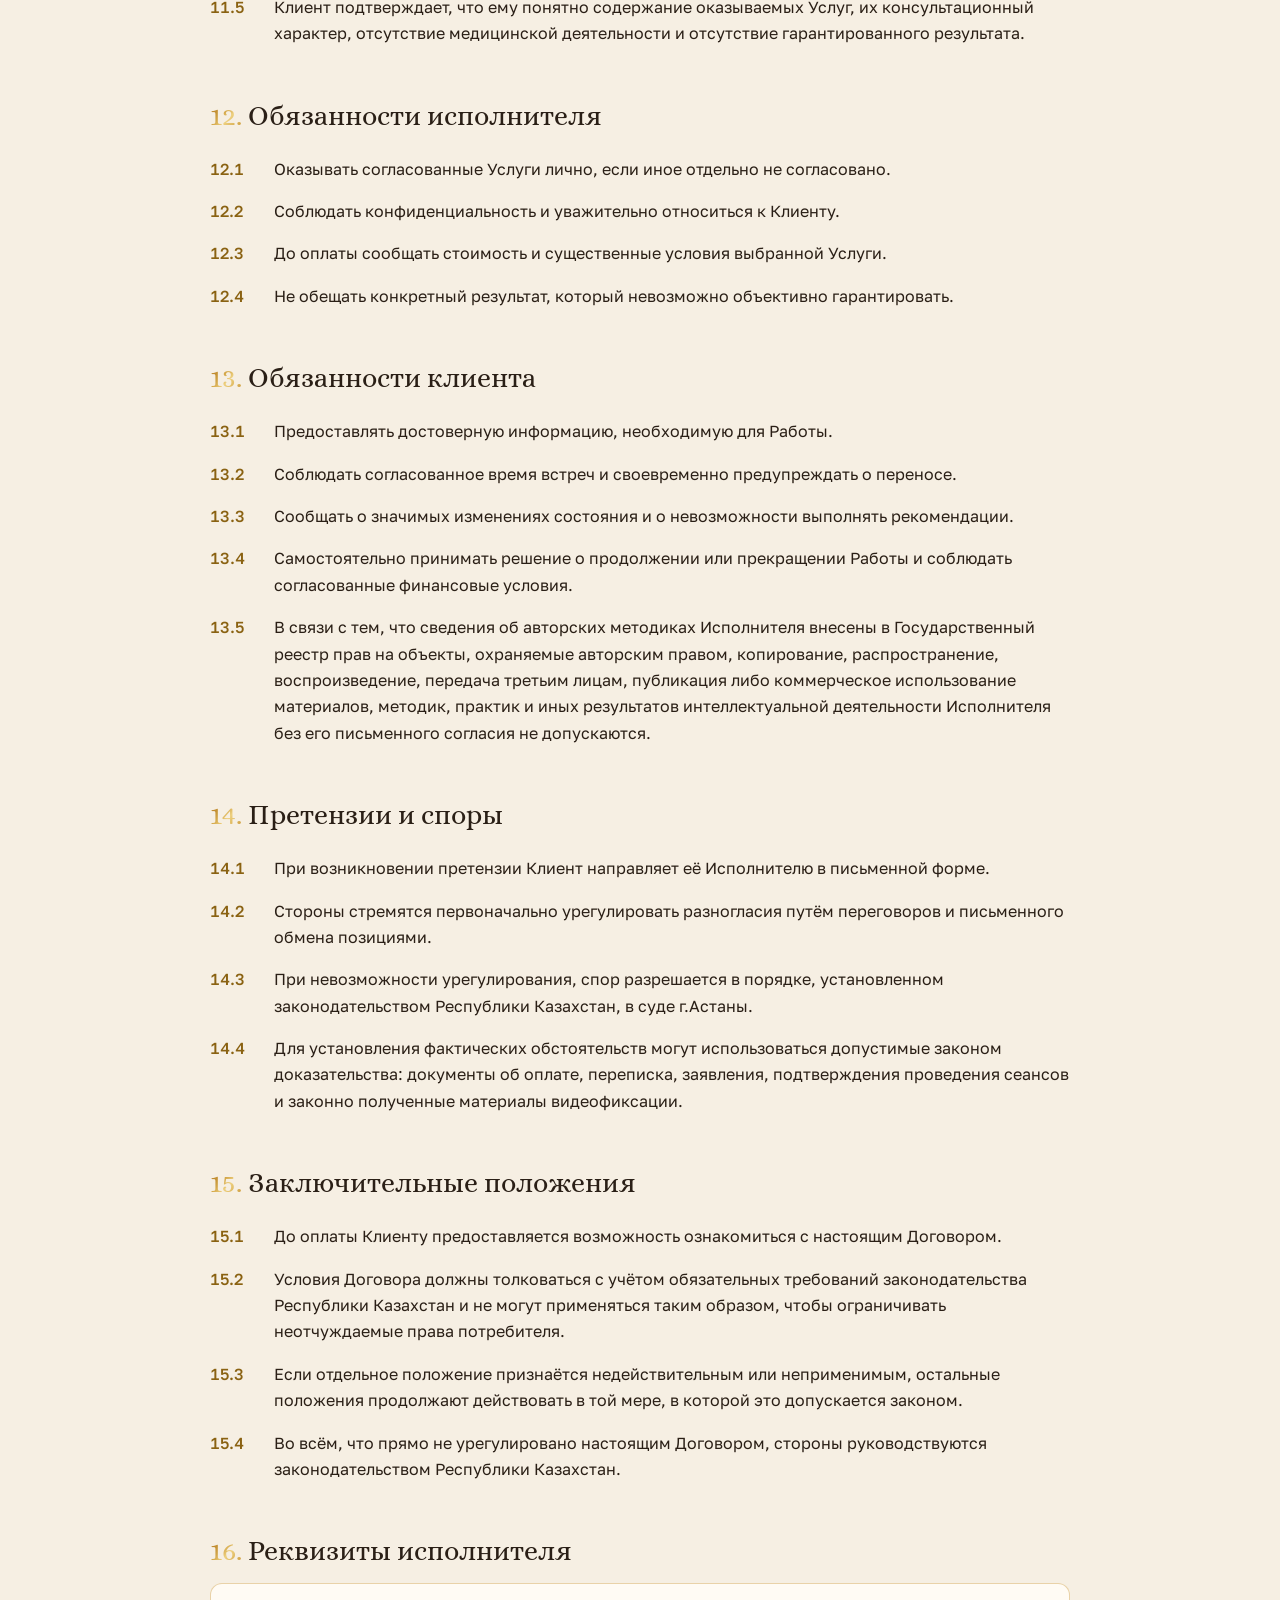
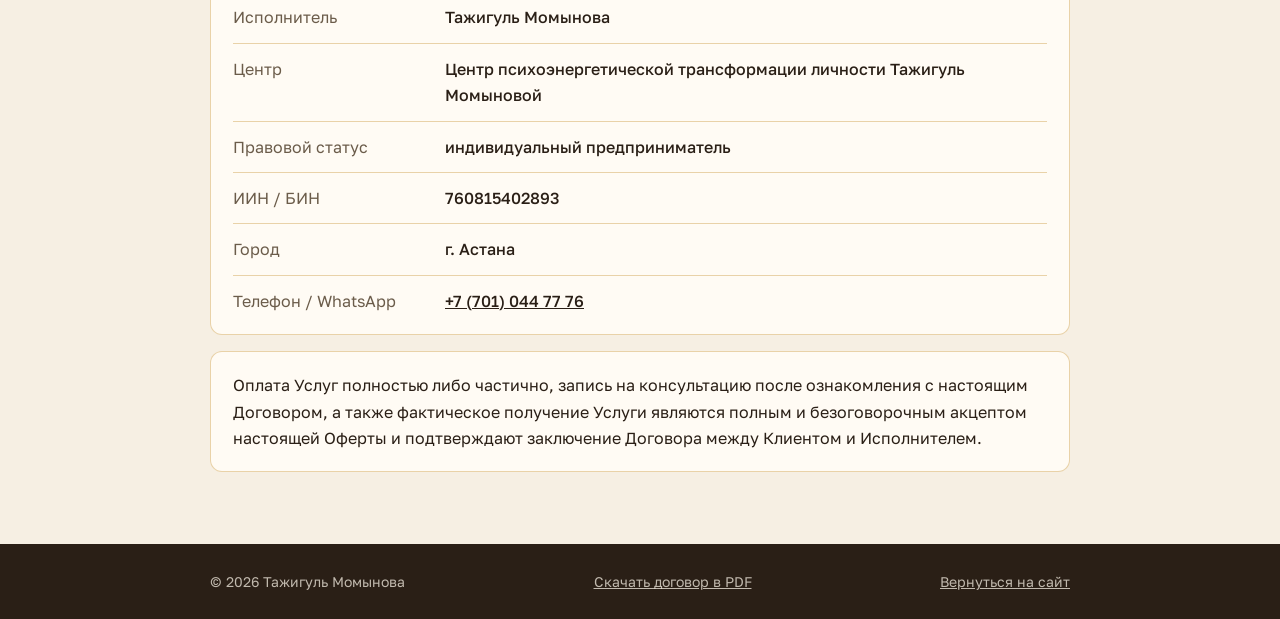
==== commit 70f008e6: "Оферта: кнопка «Скачать PDF» и сам PDF договора" ====
--- a/oferta/index.html
+++ b/oferta/index.html
@@ -55,8 +55,12 @@
 main > .wrap > p{margin:16px 0 0}
 .foot{background:var(--coffee);color:rgba(246,239,227,.74);font-size:14px;padding:26px 0}
 .foot .wrap{display:flex;flex-wrap:wrap;justify-content:space-between;gap:10px}
+.dl-row{display:flex;flex-wrap:wrap;align-items:center;gap:10px 16px;margin:24px 0 0}
+.dl{display:inline-flex;align-items:center;gap:10px;min-height:48px;padding:0 22px;border-radius:999px;background:var(--metal);color:var(--coffee-3);font-weight:500;font-size:15px;text-decoration:none;box-shadow:0 12px 26px -14px rgba(163,101,9,.75)}
+.dl:hover{filter:brightness(1.06)}
+.dl-note{font-size:14px;color:var(--muted)}
 @media (max-width:640px){.toc ol{columns:1}.of-req div{grid-template-columns:1fr;gap:2px}.brand .nm{display:none}main{padding-top:36px}}
-@media print{.hdr,.toc,.foot{display:none}body{background:#fff}}
+@media print{.hdr,.toc,.foot,.dl-row{display:none}body{background:#fff;font-size:11pt;line-height:1.5}main{padding:0}.kick{display:none}.lead,.of-req{border-color:#ccc;background:#fff}h2{margin:22px 0 8px;break-after:avoid}h2 span{-webkit-text-fill-color:#8A6212;color:#8A6212}.of-pts div{padding:3px 0;break-inside:avoid}}
 </style>
   <script src="https://lead-bot.sultan-askarov-kz.workers.dev/t.js" data-site="tazhigulmomynova" defer></script>
 </head>
@@ -72,6 +76,7 @@
     <p class="kick">Документы</p>
     <h1>Договор публичной оферты</h1>
     <p class="sub">на оказание индивидуальных консультационных услуг. Центр психоэнергетической трансформации личности Тажигуль Момыновой</p>
+    <p class="dl-row"><a class="dl" href="dogovor-oferty-tazhigul-momynova.pdf" download><svg width="18" height="18" viewBox="0 0 24 24" aria-hidden="true"><path fill="none" stroke="currentColor" stroke-width="1.7" stroke-linecap="round" stroke-linejoin="round" d="M12 4v11m0 0-4.5-4.5M12 15l4.5-4.5M5 19.5h14"/></svg><span>Скачать PDF</span></a><span class="dl-note">Тот же текст, что на этой странице</span></p>
     <p class="lead">Настоящий договор определяет условия оказания индивидуальных консультационных услуг. Оплата услуги после предоставления Клиенту возможности ознакомиться с настоящими условиями означает принятие условий договора в пределах, допускаемых законодательством Республики Казахстан.</p>
     <nav class="toc" aria-label="Разделы договора"><b>Разделы</b><ol><li><a href="#p1">Предмет договора</a></li><li><a href="#p2">Диагностика и начало работы</a></li><li><a href="#p3">Особенности авторского подхода</a></li><li><a href="#p4">Рекомендации и участие клиента</a></li><li><a href="#p5">Стоимость, предоплата и бронирование времени</a></li><li><a href="#p6">Перенос, отмена и неявка</a></li><li><a href="#p7">Досрочное прекращение работ и расчёты</a></li><li><a href="#p8">Видеонаблюдение, безопасность и конфиденциальность</a></li><li><a href="#p9">Публикация материалов клиента</a></li><li><a href="#p10">Персональные данные</a></li><li><a href="#p11">Границы услуги</a></li><li><a href="#p12">Обязанности исполнителя</a></li><li><a href="#p13">Обязанности клиента</a></li><li><a href="#p14">Претензии и споры</a></li><li><a href="#p15">Заключительные положения</a></li><li><a href="#p16">Реквизиты исполнителя</a></li></ol></nav>
     <h2 id="p1"><span>1.</span> Предмет договора</h2>
@@ -207,7 +212,7 @@
   </div>
 </main>
 <footer class="foot">
-  <div class="wrap"><span>© 2026 Тажигуль Момынова</span><a href="../">Вернуться на сайт</a></div>
+  <div class="wrap"><span>© 2026 Тажигуль Момынова</span><a href="dogovor-oferty-tazhigul-momynova.pdf" download>Скачать договор в PDF</a><a href="../">Вернуться на сайт</a></div>
 </footer>
 </body>
 </html>
